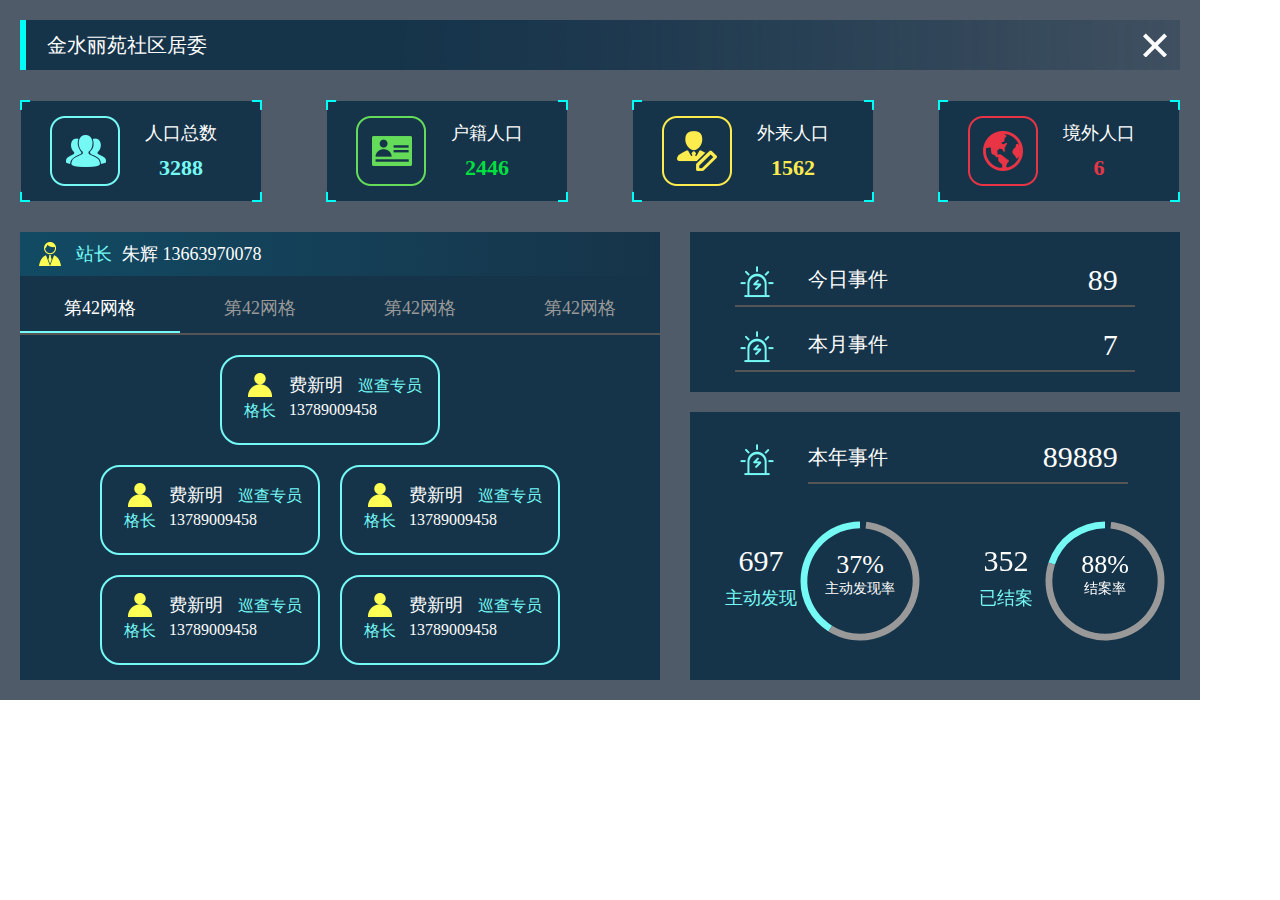
==== index1.html @ 2372ea1e "init" ====
<!DOCTYPE html>
<html lang="en">

<head>
    <meta charset="UTF-8">
    <meta name="viewport" content="width=device-width, initial-scale=1.0">
    <title>金水丽苑社区居委</title>
    <link rel="stylesheet" href="./styles/animate.min.css">
    <link rel="stylesheet" href="./styles/index1.min.css">
    <script src="./scripts/vue.js"></script>
    <script src="./scripts/echarts.min.js"></script>
</head>

<body>
    <div id="app">
        <div class="mask_layer1">
            <div class="pop_layer">
                <div class="title_box">
                    <span class="name">金水丽苑社区居委</span>
                    <div class="close_btn">
                        <img src="./images/img_01/close_icon.png" alt="">
                    </div>
                </div>
                <div class="content_box">
                    <div class="c_top">
                        <div class="top_item">
                            <img src="./images/img_01/icon1.png">
                            <div class="item-right">
                                <div class="right_top">人口总数</div>
                                <div class="right_bot bot1">3288</div>
                            </div>
                        </div>
                        <div class="top_item">
                            <img src="./images/img_01/icon2.png">
                            <div class="item-right">
                                <div class="right_top">户籍人口</div>
                                <div class="right_bot bot2">2446</div>
                            </div>
                        </div>
                        <div class="top_item">
                            <img src="./images/img_01/icon3.png">
                            <div class="item-right">
                                <div class="right_top">外来人口</div>
                                <div class="right_bot bot3">1562</div>
                            </div>
                        </div>
                        <div class="top_item">
                            <img src="./images/img_01/icon4.png">
                            <div class="item-right">
                                <div class="right_top">境外人口</div>
                                <div class="right_bot bot4">6</div>
                            </div>
                        </div>
                    </div>
                    <div class="c_bottom">
                        <div class="bot_f_left">
                            <div class="bot_f_left_tit">
                                <img src="./images/img_01/portrait1.png" alt="">
                                <div class="tit_post">站长</div>
                                <div class="tit_name_phone">朱辉 13663970078</div>
                            </div>
                            <div class="bot_f_left_tab">
                                <div v-for="(item,index) of tabList" :key="index"
                                    :class="item.active ? 'tit_tab active' : 'tit_tab'" @click="tabChange(index)">
                                    {{item.title}}</div>
                            </div>
                            <div class="tab_c" v-show="tabList[0].active">
                                <div class="grade1">
                                    <div class="card animated fadeInDown">
                                        <div class="card_l">
                                            <img src="./images/img_01/portrait2.png" alt="">
                                            <div class="card_post">格长</div>
                                        </div>
                                        <div class="card_r">
                                            <div class="card_r_t">
                                                <span class="name">费新明</span>
                                                <span class="post">巡查专员</span>
                                            </div>
                                            <div class="card_r_b">13789009458</div>
                                        </div>
                                    </div>
                                </div>
                                <div class="grade2">
                                    <div class="card animated fadeInLeft">
                                        <div class="card_l">
                                            <img src="./images/img_01/portrait2.png" alt="">
                                            <div class="card_post">格长</div>
                                        </div>
                                        <div class="card_r">
                                            <div class="card_r_t">
                                                <span class="name">费新明</span>
                                                <span class="post">巡查专员</span>
                                            </div>
                                            <div class="card_r_b">13789009458</div>
                                        </div>
                                    </div>
                                    <div class="card animated fadeInRight">
                                        <div class="card_l">
                                            <img src="./images/img_01/portrait2.png" alt="">
                                            <div class="card_post">格长</div>
                                        </div>
                                        <div class="card_r">
                                            <div class="card_r_t">
                                                <span class="name">费新明</span>
                                                <span class="post">巡查专员</span>
                                            </div>
                                            <div class="card_r_b">13789009458</div>
                                        </div>
                                    </div>
                                </div>
                                <div class="grade3">
                                    <div class="card animated fadeInLeft">
                                        <div class="card_l">
                                            <img src="./images/img_01/portrait2.png" alt="">
                                            <div class="card_post">格长</div>
                                        </div>
                                        <div class="card_r">
                                            <div class="card_r_t">
                                                <span class="name">费新明</span>
                                                <span class="post">巡查专员</span>
                                            </div>
                                            <div class="card_r_b">13789009458</div>
                                        </div>
                                    </div>
                                    <div class="card animated fadeInRight">
                                        <div class="card_l">
                                            <img src="./images/img_01/portrait2.png" alt="">
                                            <div class="card_post">格长</div>
                                        </div>
                                        <div class="card_r">
                                            <div class="card_r_t">
                                                <span class="name">费新明</span>
                                                <span class="post">巡查专员</span>
                                            </div>
                                            <div class="card_r_b">13789009458</div>
                                        </div>
                                    </div>
                                </div>
                            </div>
                        </div>
                        <div class="bot_f_right">
                            <div class="r_top">
                                <div class="r_top_item">
                                    <img src="./images/img_01/incident.png" alt="">
                                    <div class="item_line">
                                        <span class="line_l">今日事件</span>
                                        <span class="line_r">89</span>
                                    </div>
                                </div>
                                <div class="r_top_item">
                                    <img src="./images/img_01/incident.png" alt="">
                                    <div class="item_line">
                                        <span class="line_l">本月事件</span>
                                        <span class="line_r">7</span>
                                    </div>
                                </div>
                            </div>
                            <div class="r_bot">
                                <div class="r_bot_tit">
                                    <img src="./images/img_01/incident.png" alt="">
                                    <div class="item_line">
                                        <span class="line_l">本年事件</span>
                                        <span class="line_r">89889</span>
                                    </div>
                                </div>
                                <div class="r_bot_tit_l">
                                    <div class="pie_l">
                                        <div class="pie_num">697</div>
                                        <div class="pie_name">主动发现</div>
                                    </div>
                                    <div class="pie_info">
                                        <div class="info_per">37%</div>
                                        <div class="info_per_name">主动发现率</div>
                                    </div>
                                    <div id="main1"></div>
                                </div>
                                <div class="r_bot_tit_r">
                                    <div class="pie_l">
                                        <div class="pie_num">352</div>
                                        <div class="pie_name">已结案</div>
                                    </div>
                                    <div class="pie_info">
                                        <div class="info_per">88%</div>
                                        <div class="info_per_name">结案率</div>
                                    </div>
                                    <div id="main2"></div>
                                </div>
                            </div>
                        </div>
                    </div>
                </div>
            </div>
        </div>
    </div>
    <script>
        new Vue({
            el: "#app",
            data: {
                tabList: [{
                        title: '第42网格',
                        active: true
                    },
                    {
                        title: '第42网格',
                        active: false
                    },
                    {
                        title: '第42网格',
                        active: false
                    },
                    {
                        title: '第42网格',
                        active: false
                    }
                ]
            },
            methods: {
                tabChange(i) {
                    this.tabList.forEach((item) => {
                        item.active = false
                    })
                    this.tabList[i].active = true
                },
                getData(){
                    var a = [{"wgName":"第1网格"},{"wgName":"第2网格"},{"wgName":"第3网格"},{"wgName":"第4网格"}]
                    a.forEach((item)=>{
                        item.active = false
                    })
                    a[0].active = true
                    this.tabList = a 
                },
                setPie(id,gross,have) {
                    var myChart = echarts.init(document.getElementById(id))
                    // 指定图表的配置项和数据
                    var option = {
                        series: [{
                            type: 'pie',
                            radius: ['62%', '70%'],
                            hoverAnimation: false,
                            avoidLabelOverlap: false,
                            clockwise: false,
                            left: 0,
                            top: 0,
                            right: 0,
                            bottom: 0,
                            // width:'150px',
                            // height:'150px',
                            label: {
                                show: false,
                                position: 'center'
                            },
                            emphasis: {},
                            labelLine: {
                                show: false
                            },
                            data: [{
                                    value: have
                                },
                                {
                                    value: gross
                                },
                            ]
                        }],
                        color: ['#74F9F5', '#999999']
                    };

                    // 使用刚指定的配置项和数据显示图表。
                    myChart.setOption(option);
                }
            },
            mounted() {
                this.setPie('main1',53,37)
                this.setPie('main2',80,20)
            },
        })
    </script>
</body>

</html>
---- styles/index1.min.css ----
*{margin:0;padding:0;box-sizing:border-box}body{overflow:hidden}.mask_layer1{position:relative;width:100vw;height:100vh;color:#fff;font-family:PingFang SC}.mask_layer1 .pop_layer{width:1200px;height:700px;background-color:rgba(6,22,43,0.7);padding:20px}.mask_layer1 .pop_layer .title_box{width:1160px;height:50px;line-height:50px;padding-left:27px;background:url(../images/img_01/title_bg.png) no-repeat;background-size:cover}.mask_layer1 .pop_layer .title_box .name{font-size:20px;font-weight:500}.mask_layer1 .pop_layer .title_box .close_btn{float:right;width:50px;height:50px;cursor:pointer}.mask_layer1 .pop_layer .title_box .close_btn img{width:100%;height:100%}.mask_layer1 .pop_layer .content_box .c_top{display:flex;justify-content:space-between;height:102px;margin:30px 0px}.mask_layer1 .pop_layer .content_box .c_top .top_item{display:flex;align-items:center;padding-left:30px;width:242px;height:100%;background:url(../images/img_01/top_bg.png) no-repeat;background-size:contain}.mask_layer1 .pop_layer .content_box .c_top .top_item .item-right{margin-left:25px;text-align:center}.mask_layer1 .pop_layer .content_box .c_top .top_item .item-right .right_top{font-size:18px;font-weight:500}.mask_layer1 .pop_layer .content_box .c_top .top_item .item-right .right_bot{font-size:22px;font-weight:700;margin-top:10px}.mask_layer1 .pop_layer .content_box .c_top .top_item .item-right .right_bot.bot1{color:#74F9F5}.mask_layer1 .pop_layer .content_box .c_top .top_item .item-right .right_bot.bot2{color:#00DF40}.mask_layer1 .pop_layer .content_box .c_top .top_item .item-right .right_bot.bot3{color:#FCEB4F}.mask_layer1 .pop_layer .content_box .c_top .top_item .item-right .right_bot.bot4{color:#E73747}.mask_layer1 .pop_layer .content_box .c_bottom{height:448px}.mask_layer1 .pop_layer .content_box .c_bottom .bot_f_left{float:left;width:640px;height:100%;background:url(../images/img_01/tab_bg.png) no-repeat;background-size:cover}.mask_layer1 .pop_layer .content_box .c_bottom .bot_f_left .bot_f_left_tit{display:flex;align-items:center;height:44px;padding-left:19px;font-size:18px;background:linear-gradient(90deg, rgba(1,162,205,0.2) 0%, rgba(116,37,37,0) 100%)}.mask_layer1 .pop_layer .content_box .c_bottom .bot_f_left .bot_f_left_tit .tit_post{color:#74F9F5;margin:0 10px 0 15px}.mask_layer1 .pop_layer .content_box .c_bottom .bot_f_left .bot_f_left_tab{display:flex;color:#999999;border-bottom:2px solid #555555}.mask_layer1 .pop_layer .content_box .c_bottom .bot_f_left .bot_f_left_tab .tit_tab{flex:1;text-align:center;font-size:18px;font-weight:500;padding:20px 0px 11px;cursor:pointer}.mask_layer1 .pop_layer .content_box .c_bottom .bot_f_left .bot_f_left_tab .tit_tab.active{color:#fff;border-bottom:2px solid #74F9F5}.mask_layer1 .pop_layer .content_box .c_bottom .bot_f_left .tab_c{overflow:hidden}.mask_layer1 .pop_layer .content_box .c_bottom .bot_f_left .tab_c>div{display:flex;justify-content:center}.mask_layer1 .pop_layer .content_box .c_bottom .bot_f_left .tab_c .card{width:220px;height:90px;border:2px solid #74F9F5;border-radius:20px;padding-top:16px;padding-left:19px;margin:20px 20px 0 0}.mask_layer1 .pop_layer .content_box .c_bottom .bot_f_left .tab_c .card .card_l{float:left;text-align:center;width:37px;margin-right:11px}.mask_layer1 .pop_layer .content_box .c_bottom .bot_f_left .tab_c .card .card_l .card_post{font-size:16px;color:#74F9F5}.mask_layer1 .pop_layer .content_box .c_bottom .bot_f_left .tab_c .card .card_r{float:left}.mask_layer1 .pop_layer .content_box .c_bottom .bot_f_left .tab_c .card .card_r .card_r_t .name{font-size:18px;margin-right:11px}.mask_layer1 .pop_layer .content_box .c_bottom .bot_f_left .tab_c .card .card_r .card_r_t .post{font-size:16px;color:#74F9F5}.mask_layer1 .pop_layer .content_box .c_bottom .bot_f_left .tab_c .card .card_r .card_r_b{font-size:16px;margin-top:4px}.mask_layer1 .pop_layer .content_box .c_bottom .bot_f_right{display:flex;flex-wrap:wrap;flex-direction:column;justify-content:space-between;float:right;width:490px;height:100%}.mask_layer1 .pop_layer .content_box .c_bottom .bot_f_right .r_top{width:100%;height:160px;padding:20px 45px 0;background-color:#061E35;background:url(../images/img_01/bot_bg1.png) no-repeat;background-size:contain}.mask_layer1 .pop_layer .content_box .c_bottom .bot_f_right .r_top .r_top_item{width:100%;height:55px;line-height:55px;margin-bottom:10px;padding:0 5px;border-bottom:2px solid #555}.mask_layer1 .pop_layer .content_box .c_bottom .bot_f_right .r_top .r_top_item img{display:inline-block;vertical-align:middle}.mask_layer1 .pop_layer .content_box .c_bottom .bot_f_right .r_top .r_top_item .item_line{font-size:20px;display:inline-block;width:82%;margin-left:30px;font-weight:500}.mask_layer1 .pop_layer .content_box .c_bottom .bot_f_right .r_top .r_top_item .item_line .line_r{float:right;margin-right:10px;font-size:30px}.mask_layer1 .pop_layer .content_box .c_bottom .bot_f_right .r_bot{width:100%;height:268px;background-color:#061E35;background:url(../images/img_01/bot_bg2.png) no-repeat;background-size:contain}.mask_layer1 .pop_layer .content_box .c_bottom .bot_f_right .r_bot .r_bot_tit{width:100%;height:50px;line-height:50px;margin-bottom:10px;margin-top:20px;padding:0 50px}.mask_layer1 .pop_layer .content_box .c_bottom .bot_f_right .r_bot .r_bot_tit img{display:inline-block;vertical-align:middle}.mask_layer1 .pop_layer .content_box .c_bottom .bot_f_right .r_bot .r_bot_tit .item_line{font-size:20px;display:inline-block;width:82%;margin-left:30px;font-weight:500;border-bottom:2px solid #555}.mask_layer1 .pop_layer .content_box .c_bottom .bot_f_right .r_bot .r_bot_tit .item_line .line_r{float:right;margin-right:10px;font-size:30px}.mask_layer1 .pop_layer .content_box .c_bottom .bot_f_right .r_bot .r_bot_tit_l,.mask_layer1 .pop_layer .content_box .c_bottom .bot_f_right .r_bot .r_bot_tit_r{position:relative;float:left;width:50%;height:280px}.mask_layer1 .pop_layer .content_box .c_bottom .bot_f_right .r_bot #main1,.mask_layer1 .pop_layer .content_box .c_bottom .bot_f_right .r_bot #main2{position:relative;left:35px;top:4px;width:270px;height:170px}.mask_layer1 .pop_layer .content_box .c_bottom .bot_f_right .r_bot .pie_l{position:absolute;left:21px;top:52px;width:100px;text-align:center}.mask_layer1 .pop_layer .content_box .c_bottom .bot_f_right .r_bot .pie_l .pie_num{font-size:30px}.mask_layer1 .pop_layer .content_box .c_bottom .bot_f_right .r_bot .pie_l .pie_name{font-size:18px;color:#74F9F5;margin-top:8px}.mask_layer1 .pop_layer .content_box .c_bottom .bot_f_right .r_bot .pie_info{position:absolute;text-align:center;top:58px;right:25px;width:100px}.mask_layer1 .pop_layer .content_box .c_bottom .bot_f_right .r_bot .pie_info .info_per{font-size:26px}.mask_layer1 .pop_layer .content_box .c_bottom .bot_f_right .r_bot .pie_info .info_per_name{font-size:14px}
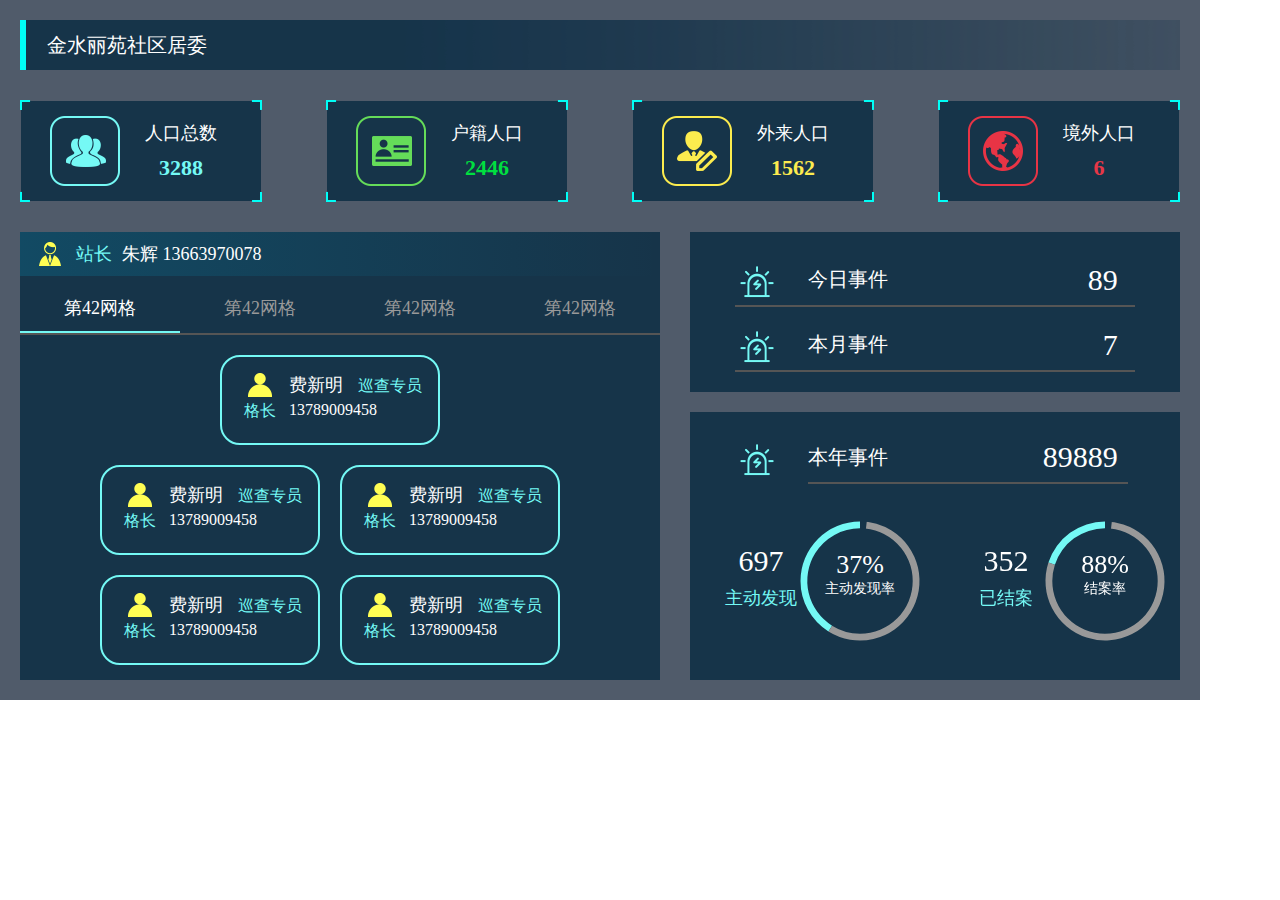
==== commit d2dce70a: "优化" ====
--- a/index1.html
+++ b/index1.html
@@ -17,9 +17,6 @@
             <div class="pop_layer">
                 <div class="title_box">
                     <span class="name">金水丽苑社区居委</span>
-                    <div class="close_btn">
-                        <img src="./images/img_01/close_icon.png" alt="">
-                    </div>
                 </div>
                 <div class="content_box">
                     <div class="c_top">
--- a/styles/index1.min.css
+++ b/styles/index1.min.css
@@ -1 +1 @@
-*{margin:0;padding:0;box-sizing:border-box}body{overflow:hidden}.mask_layer1{position:relative;width:100vw;height:100vh;color:#fff;font-family:PingFang SC}.mask_layer1 .pop_layer{width:1200px;height:700px;background-color:rgba(6,22,43,0.7);padding:20px}.mask_layer1 .pop_layer .title_box{width:1160px;height:50px;line-height:50px;padding-left:27px;background:url(../images/img_01/title_bg.png) no-repeat;background-size:cover}.mask_layer1 .pop_layer .title_box .name{font-size:20px;font-weight:500}.mask_layer1 .pop_layer .title_box .close_btn{float:right;width:50px;height:50px;cursor:pointer}.mask_layer1 .pop_layer .title_box .close_btn img{width:100%;height:100%}.mask_layer1 .pop_layer .content_box .c_top{display:flex;justify-content:space-between;height:102px;margin:30px 0px}.mask_layer1 .pop_layer .content_box .c_top .top_item{display:flex;align-items:center;padding-left:30px;width:242px;height:100%;background:url(../images/img_01/top_bg.png) no-repeat;background-size:contain}.mask_layer1 .pop_layer .content_box .c_top .top_item .item-right{margin-left:25px;text-align:center}.mask_layer1 .pop_layer .content_box .c_top .top_item .item-right .right_top{font-size:18px;font-weight:500}.mask_layer1 .pop_layer .content_box .c_top .top_item .item-right .right_bot{font-size:22px;font-weight:700;margin-top:10px}.mask_layer1 .pop_layer .content_box .c_top .top_item .item-right .right_bot.bot1{color:#74F9F5}.mask_layer1 .pop_layer .content_box .c_top .top_item .item-right .right_bot.bot2{color:#00DF40}.mask_layer1 .pop_layer .content_box .c_top .top_item .item-right .right_bot.bot3{color:#FCEB4F}.mask_layer1 .pop_layer .content_box .c_top .top_item .item-right .right_bot.bot4{color:#E73747}.mask_layer1 .pop_layer .content_box .c_bottom{height:448px}.mask_layer1 .pop_layer .content_box .c_bottom .bot_f_left{float:left;width:640px;height:100%;background:url(../images/img_01/tab_bg.png) no-repeat;background-size:cover}.mask_layer1 .pop_layer .content_box .c_bottom .bot_f_left .bot_f_left_tit{display:flex;align-items:center;height:44px;padding-left:19px;font-size:18px;background:linear-gradient(90deg, rgba(1,162,205,0.2) 0%, rgba(116,37,37,0) 100%)}.mask_layer1 .pop_layer .content_box .c_bottom .bot_f_left .bot_f_left_tit .tit_post{color:#74F9F5;margin:0 10px 0 15px}.mask_layer1 .pop_layer .content_box .c_bottom .bot_f_left .bot_f_left_tab{display:flex;color:#999999;border-bottom:2px solid #555555}.mask_layer1 .pop_layer .content_box .c_bottom .bot_f_left .bot_f_left_tab .tit_tab{flex:1;text-align:center;font-size:18px;font-weight:500;padding:20px 0px 11px;cursor:pointer}.mask_layer1 .pop_layer .content_box .c_bottom .bot_f_left .bot_f_left_tab .tit_tab.active{color:#fff;border-bottom:2px solid #74F9F5}.mask_layer1 .pop_layer .content_box .c_bottom .bot_f_left .tab_c{overflow:hidden}.mask_layer1 .pop_layer .content_box .c_bottom .bot_f_left .tab_c>div{display:flex;justify-content:center}.mask_layer1 .pop_layer .content_box .c_bottom .bot_f_left .tab_c .card{width:220px;height:90px;border:2px solid #74F9F5;border-radius:20px;padding-top:16px;padding-left:19px;margin:20px 20px 0 0}.mask_layer1 .pop_layer .content_box .c_bottom .bot_f_left .tab_c .card .card_l{float:left;text-align:center;width:37px;margin-right:11px}.mask_layer1 .pop_layer .content_box .c_bottom .bot_f_left .tab_c .card .card_l .card_post{font-size:16px;color:#74F9F5}.mask_layer1 .pop_layer .content_box .c_bottom .bot_f_left .tab_c .card .card_r{float:left}.mask_layer1 .pop_layer .content_box .c_bottom .bot_f_left .tab_c .card .card_r .card_r_t .name{font-size:18px;margin-right:11px}.mask_layer1 .pop_layer .content_box .c_bottom .bot_f_left .tab_c .card .card_r .card_r_t .post{font-size:16px;color:#74F9F5}.mask_layer1 .pop_layer .content_box .c_bottom .bot_f_left .tab_c .card .card_r .card_r_b{font-size:16px;margin-top:4px}.mask_layer1 .pop_layer .content_box .c_bottom .bot_f_right{display:flex;flex-wrap:wrap;flex-direction:column;justify-content:space-between;float:right;width:490px;height:100%}.mask_layer1 .pop_layer .content_box .c_bottom .bot_f_right .r_top{width:100%;height:160px;padding:20px 45px 0;background-color:#061E35;background:url(../images/img_01/bot_bg1.png) no-repeat;background-size:contain}.mask_layer1 .pop_layer .content_box .c_bottom .bot_f_right .r_top .r_top_item{width:100%;height:55px;line-height:55px;margin-bottom:10px;padding:0 5px;border-bottom:2px solid #555}.mask_layer1 .pop_layer .content_box .c_bottom .bot_f_right .r_top .r_top_item img{display:inline-block;vertical-align:middle}.mask_layer1 .pop_layer .content_box .c_bottom .bot_f_right .r_top .r_top_item .item_line{font-size:20px;display:inline-block;width:82%;margin-left:30px;font-weight:500}.mask_layer1 .pop_layer .content_box .c_bottom .bot_f_right .r_top .r_top_item .item_line .line_r{float:right;margin-right:10px;font-size:30px}.mask_layer1 .pop_layer .content_box .c_bottom .bot_f_right .r_bot{width:100%;height:268px;background-color:#061E35;background:url(../images/img_01/bot_bg2.png) no-repeat;background-size:contain}.mask_layer1 .pop_layer .content_box .c_bottom .bot_f_right .r_bot .r_bot_tit{width:100%;height:50px;line-height:50px;margin-bottom:10px;margin-top:20px;padding:0 50px}.mask_layer1 .pop_layer .content_box .c_bottom .bot_f_right .r_bot .r_bot_tit img{display:inline-block;vertical-align:middle}.mask_layer1 .pop_layer .content_box .c_bottom .bot_f_right .r_bot .r_bot_tit .item_line{font-size:20px;display:inline-block;width:82%;margin-left:30px;font-weight:500;border-bottom:2px solid #555}.mask_layer1 .pop_layer .content_box .c_bottom .bot_f_right .r_bot .r_bot_tit .item_line .line_r{float:right;margin-right:10px;font-size:30px}.mask_layer1 .pop_layer .content_box .c_bottom .bot_f_right .r_bot .r_bot_tit_l,.mask_layer1 .pop_layer .content_box .c_bottom .bot_f_right .r_bot .r_bot_tit_r{position:relative;float:left;width:50%;height:280px}.mask_layer1 .pop_layer .content_box .c_bottom .bot_f_right .r_bot #main1,.mask_layer1 .pop_layer .content_box .c_bottom .bot_f_right .r_bot #main2{position:relative;left:35px;top:4px;width:270px;height:170px}.mask_layer1 .pop_layer .content_box .c_bottom .bot_f_right .r_bot .pie_l{position:absolute;left:21px;top:52px;width:100px;text-align:center}.mask_layer1 .pop_layer .content_box .c_bottom .bot_f_right .r_bot .pie_l .pie_num{font-size:30px}.mask_layer1 .pop_layer .content_box .c_bottom .bot_f_right .r_bot .pie_l .pie_name{font-size:18px;color:#74F9F5;margin-top:8px}.mask_layer1 .pop_layer .content_box .c_bottom .bot_f_right .r_bot .pie_info{position:absolute;text-align:center;top:58px;right:25px;width:100px}.mask_layer1 .pop_layer .content_box .c_bottom .bot_f_right .r_bot .pie_info .info_per{font-size:26px}.mask_layer1 .pop_layer .content_box .c_bottom .bot_f_right .r_bot .pie_info .info_per_name{font-size:14px}
+*{margin:0;padding:0;box-sizing:border-box}body{overflow:hidden}.mask_layer1{position:relative;width:100vw;height:100vh;color:#fff;font-family:PingFang SC}.mask_layer1 .pop_layer{width:1200px;height:700px;background-color:rgba(6,22,43,0.7);padding:20px}.mask_layer1 .pop_layer .title_box{width:1160px;height:50px;line-height:50px;padding-left:27px;background:url(../images/img_01/title_bg.png) no-repeat;background-size:cover}.mask_layer1 .pop_layer .title_box .name{font-size:20px;font-weight:500}.mask_layer1 .pop_layer .content_box .c_top{display:flex;justify-content:space-between;height:102px;margin:30px 0px}.mask_layer1 .pop_layer .content_box .c_top .top_item{display:flex;align-items:center;padding-left:30px;width:242px;height:100%;background:url(../images/img_01/top_bg.png) no-repeat;background-size:contain}.mask_layer1 .pop_layer .content_box .c_top .top_item .item-right{margin-left:25px;text-align:center}.mask_layer1 .pop_layer .content_box .c_top .top_item .item-right .right_top{font-size:18px;font-weight:500}.mask_layer1 .pop_layer .content_box .c_top .top_item .item-right .right_bot{font-size:22px;font-weight:700;margin-top:10px}.mask_layer1 .pop_layer .content_box .c_top .top_item .item-right .right_bot.bot1{color:#74F9F5}.mask_layer1 .pop_layer .content_box .c_top .top_item .item-right .right_bot.bot2{color:#00DF40}.mask_layer1 .pop_layer .content_box .c_top .top_item .item-right .right_bot.bot3{color:#FCEB4F}.mask_layer1 .pop_layer .content_box .c_top .top_item .item-right .right_bot.bot4{color:#E73747}.mask_layer1 .pop_layer .content_box .c_bottom{height:448px}.mask_layer1 .pop_layer .content_box .c_bottom .bot_f_left{float:left;width:640px;height:100%;background:url(../images/img_01/tab_bg.png) no-repeat;background-size:cover}.mask_layer1 .pop_layer .content_box .c_bottom .bot_f_left .bot_f_left_tit{display:flex;align-items:center;height:44px;padding-left:19px;font-size:18px;background:linear-gradient(90deg, rgba(1,162,205,0.2) 0%, rgba(116,37,37,0) 100%)}.mask_layer1 .pop_layer .content_box .c_bottom .bot_f_left .bot_f_left_tit .tit_post{color:#74F9F5;margin:0 10px 0 15px}.mask_layer1 .pop_layer .content_box .c_bottom .bot_f_left .bot_f_left_tab{display:flex;color:#999999;border-bottom:2px solid #555555}.mask_layer1 .pop_layer .content_box .c_bottom .bot_f_left .bot_f_left_tab .tit_tab{flex:1;text-align:center;font-size:18px;font-weight:500;padding:20px 0px 11px;cursor:pointer}.mask_layer1 .pop_layer .content_box .c_bottom .bot_f_left .bot_f_left_tab .tit_tab.active{color:#fff;border-bottom:2px solid #74F9F5}.mask_layer1 .pop_layer .content_box .c_bottom .bot_f_left .tab_c{overflow:hidden}.mask_layer1 .pop_layer .content_box .c_bottom .bot_f_left .tab_c>div{display:flex;justify-content:center}.mask_layer1 .pop_layer .content_box .c_bottom .bot_f_left .tab_c .card{width:220px;height:90px;border:2px solid #74F9F5;border-radius:20px;padding-top:16px;padding-left:19px;margin:20px 20px 0 0}.mask_layer1 .pop_layer .content_box .c_bottom .bot_f_left .tab_c .card .card_l{float:left;text-align:center;width:37px;margin-right:11px}.mask_layer1 .pop_layer .content_box .c_bottom .bot_f_left .tab_c .card .card_l .card_post{font-size:16px;color:#74F9F5}.mask_layer1 .pop_layer .content_box .c_bottom .bot_f_left .tab_c .card .card_r{float:left}.mask_layer1 .pop_layer .content_box .c_bottom .bot_f_left .tab_c .card .card_r .card_r_t .name{font-size:18px;margin-right:11px}.mask_layer1 .pop_layer .content_box .c_bottom .bot_f_left .tab_c .card .card_r .card_r_t .post{font-size:16px;color:#74F9F5}.mask_layer1 .pop_layer .content_box .c_bottom .bot_f_left .tab_c .card .card_r .card_r_b{font-size:16px;margin-top:4px}.mask_layer1 .pop_layer .content_box .c_bottom .bot_f_right{display:flex;flex-wrap:wrap;flex-direction:column;justify-content:space-between;float:right;width:490px;height:100%}.mask_layer1 .pop_layer .content_box .c_bottom .bot_f_right .r_top{width:100%;height:160px;padding:20px 45px 0;background-color:#061E35;background:url(../images/img_01/bot_bg1.png) no-repeat;background-size:contain}.mask_layer1 .pop_layer .content_box .c_bottom .bot_f_right .r_top .r_top_item{width:100%;height:55px;line-height:55px;margin-bottom:10px;padding:0 5px;border-bottom:2px solid #555}.mask_layer1 .pop_layer .content_box .c_bottom .bot_f_right .r_top .r_top_item img{display:inline-block;vertical-align:middle}.mask_layer1 .pop_layer .content_box .c_bottom .bot_f_right .r_top .r_top_item .item_line{font-size:20px;display:inline-block;width:82%;margin-left:30px;font-weight:500}.mask_layer1 .pop_layer .content_box .c_bottom .bot_f_right .r_top .r_top_item .item_line .line_r{float:right;margin-right:10px;font-size:30px}.mask_layer1 .pop_layer .content_box .c_bottom .bot_f_right .r_bot{width:100%;height:268px;background-color:#061E35;background:url(../images/img_01/bot_bg2.png) no-repeat;background-size:contain}.mask_layer1 .pop_layer .content_box .c_bottom .bot_f_right .r_bot .r_bot_tit{width:100%;height:50px;line-height:50px;margin-bottom:10px;margin-top:20px;padding:0 50px}.mask_layer1 .pop_layer .content_box .c_bottom .bot_f_right .r_bot .r_bot_tit img{display:inline-block;vertical-align:middle}.mask_layer1 .pop_layer .content_box .c_bottom .bot_f_right .r_bot .r_bot_tit .item_line{font-size:20px;display:inline-block;width:82%;margin-left:30px;font-weight:500;border-bottom:2px solid #555}.mask_layer1 .pop_layer .content_box .c_bottom .bot_f_right .r_bot .r_bot_tit .item_line .line_r{float:right;margin-right:10px;font-size:30px}.mask_layer1 .pop_layer .content_box .c_bottom .bot_f_right .r_bot .r_bot_tit_l,.mask_layer1 .pop_layer .content_box .c_bottom .bot_f_right .r_bot .r_bot_tit_r{position:relative;float:left;width:50%;height:280px}.mask_layer1 .pop_layer .content_box .c_bottom .bot_f_right .r_bot #main1,.mask_layer1 .pop_layer .content_box .c_bottom .bot_f_right .r_bot #main2{position:relative;left:35px;top:4px;width:270px;height:170px}.mask_layer1 .pop_layer .content_box .c_bottom .bot_f_right .r_bot .pie_l{position:absolute;left:21px;top:52px;width:100px;text-align:center}.mask_layer1 .pop_layer .content_box .c_bottom .bot_f_right .r_bot .pie_l .pie_num{font-size:30px}.mask_layer1 .pop_layer .content_box .c_bottom .bot_f_right .r_bot .pie_l .pie_name{font-size:18px;color:#74F9F5;margin-top:8px}.mask_layer1 .pop_layer .content_box .c_bottom .bot_f_right .r_bot .pie_info{position:absolute;text-align:center;top:58px;right:25px;width:100px}.mask_layer1 .pop_layer .content_box .c_bottom .bot_f_right .r_bot .pie_info .info_per{font-size:26px}.mask_layer1 .pop_layer .content_box .c_bottom .bot_f_right .r_bot .pie_info .info_per_name{font-size:14px}
